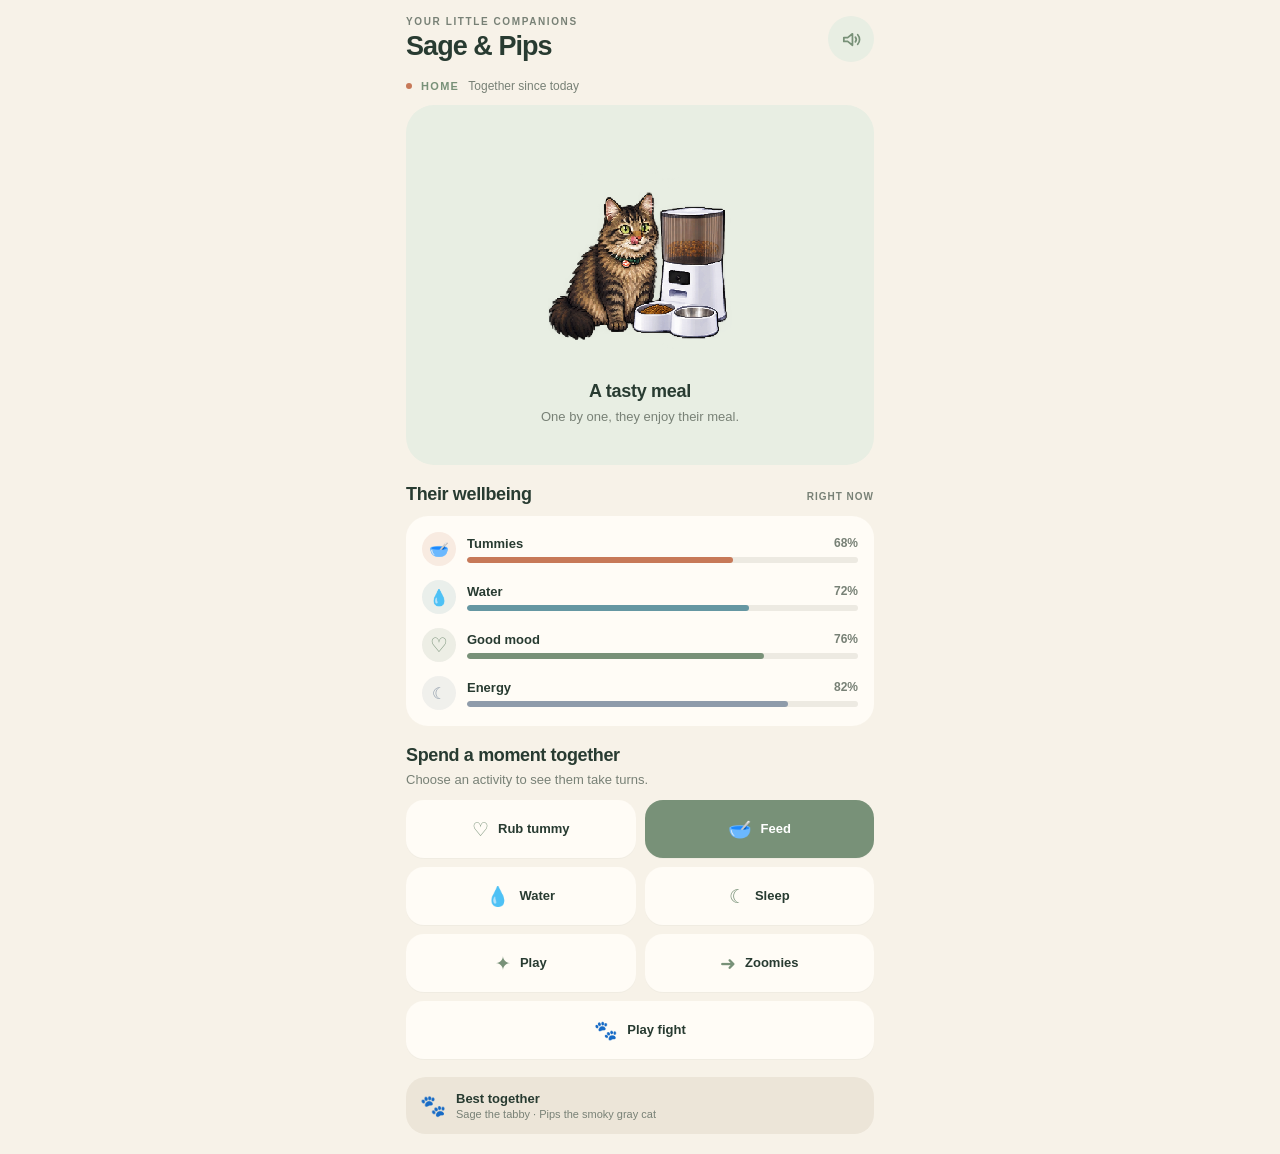
==== iphone/index.html @ c68533f8 "Add iPhone-friendly Sage & Pips app Add the installable iPhone Home Screen app with the cats, care a" ====
<!doctype html>
<html lang="en">
<head>
  <meta charset="utf-8">
  <meta name="viewport" content="width=device-width, initial-scale=1, viewport-fit=cover">
  <meta name="theme-color" content="#F7F2E8">
  <meta name="apple-mobile-web-app-capable" content="yes">
  <meta name="apple-mobile-web-app-title" content="Sage & Pips">
  <meta name="apple-mobile-web-app-status-bar-style" content="default">
  <meta name="description" content="Care for Sage and Pips with pixel-art play, meals, naps, and cuddles.">
  <link rel="manifest" href="./manifest.webmanifest">
  <link rel="apple-touch-icon" href="./icon-180.png">
  <link rel="icon" type="image/png" href="./icon-192.png">
  <link rel="stylesheet" href="./style.css">
  <title>Sage & Pips</title>
</head>
<body>
  <div class="app-shell">
    <header class="topbar">
      <div>
        <p class="eyebrow">YOUR LITTLE COMPANIONS</p>
        <h1>Sage &amp; Pips</h1>
      </div>
      <button class="sound-toggle" id="sound-toggle" type="button" aria-label="Mute sounds" aria-pressed="true">
        <svg class="sound-icon" viewBox="0 0 24 24" aria-hidden="true"><path d="M4 10v4h4l5 4V6l-5 4H4Z"/><path d="M16 9.5a4 4 0 0 1 0 5M18.5 7a7.5 7.5 0 0 1 0 10"/></svg>
      </button>
    </header>

    <div class="home-line"><span class="status-dot"></span><strong>HOME</strong><span>Together since today</span></div>

    <main>
      <section class="scene" aria-live="polite">
        <canvas id="cat-scene" width="256" height="341" role="img" aria-label="Sage and Pips sharing their meal"></canvas>
        <h2 id="scene-title">A tasty meal</h2>
        <p id="scene-note">Tap an activity to see Sage and Pips take their turns.</p>
      </section>

      <section class="wellbeing" aria-labelledby="wellbeing-title">
        <div class="section-heading">
          <h2 id="wellbeing-title">Their wellbeing</h2>
          <span>RIGHT NOW</span>
        </div>
        <div class="meter-list">
          <div class="meter" data-meter="hunger" role="progressbar" aria-label="Tummies" aria-valuemin="0" aria-valuemax="100">
            <span class="meter-icon bowl">🥣</span><div class="meter-body"><div class="meter-label"><span>Tummies</span><span class="meter-value">68%</span></div><div class="meter-track"><span></span></div></div>
          </div>
          <div class="meter" data-meter="water" role="progressbar" aria-label="Water" aria-valuemin="0" aria-valuemax="100">
            <span class="meter-icon water">💧</span><div class="meter-body"><div class="meter-label"><span>Water</span><span class="meter-value">72%</span></div><div class="meter-track"><span></span></div></div>
          </div>
          <div class="meter" data-meter="joy" role="progressbar" aria-label="Good mood" aria-valuemin="0" aria-valuemax="100">
            <span class="meter-icon joy">♡</span><div class="meter-body"><div class="meter-label"><span>Good mood</span><span class="meter-value">76%</span></div><div class="meter-track"><span></span></div></div>
          </div>
          <div class="meter" data-meter="energy" role="progressbar" aria-label="Energy" aria-valuemin="0" aria-valuemax="100">
            <span class="meter-icon energy">☾</span><div class="meter-body"><div class="meter-label"><span>Energy</span><span class="meter-value">82%</span></div><div class="meter-track"><span></span></div></div>
          </div>
        </div>
      </section>

      <section class="activities" aria-labelledby="activities-title">
        <h2 id="activities-title">Spend a moment together</h2>
        <p>Choose an activity to see them take turns.</p>
        <div class="action-grid">
          <button class="action" data-action="tummy"><span>♡</span><b>Rub tummy</b></button>
          <button class="action selected" data-action="feed"><span>🥣</span><b>Feed</b></button>
          <button class="action" data-action="drink"><span>💧</span><b>Water</b></button>
          <button class="action" data-action="sleep"><span>☾</span><b>Sleep</b></button>
          <button class="action" data-action="play"><span>✦</span><b>Play</b></button>
          <button class="action" data-action="zoomies"><span>➜</span><b>Zoomies</b></button>
          <button class="action action-wide" data-action="wrestle"><span>🐾</span><b>Play fight</b></button>
        </div>
      </section>

      <footer class="cat-note"><span>🐾</span><div><strong>Best together</strong><small>Sage the tabby · Pips the smoky gray cat</small></div></footer>
    </main>
  </div>
  <script src="./app.js" defer></script>
</body>
</html>
---- iphone/style.css ----
:root {
  color-scheme: light;
  --cream: #F7F2E8;
  --ink: #283B31;
  --muted: #788176;
  --sage: #789178;
  --pale: #E8EEE3;
  --terracotta: #C77958;
  --card: #FFFCF6;
  --track: #EDEAE2;
  font-family: -apple-system, BlinkMacSystemFont, "Segoe UI", sans-serif;
  background: var(--cream);
  color: var(--ink);
  font-synthesis: none;
  text-rendering: optimizeLegibility;
  -webkit-font-smoothing: antialiased;
}
* { box-sizing: border-box; }
html { min-height: 100%; background: var(--cream); }
body { margin: 0; min-height: 100svh; background: var(--cream); }
button { font: inherit; -webkit-tap-highlight-color: transparent; }
.app-shell {
  width: min(100%, 520px);
  min-height: 100svh;
  margin: 0 auto;
  padding: calc(env(safe-area-inset-top) + 16px) 20px calc(env(safe-area-inset-bottom) + 20px);
}
.topbar { display: flex; align-items: center; justify-content: space-between; gap: 16px; }
.eyebrow { margin: 0 0 4px; color: var(--muted); font-size: 10px; font-weight: 800; letter-spacing: .16em; }
h1 { margin: 0; font-size: 27px; line-height: 1.15; letter-spacing: -.035em; font-weight: 760; }
.sound-toggle { width: 46px; height: 46px; flex: 0 0 46px; border: 0; border-radius: 50%; display: grid; place-items: center; background: var(--pale); color: var(--sage); cursor: pointer; }
.sound-icon { width: 23px; height: 23px; fill: none; stroke: currentColor; stroke-width: 1.8; stroke-linecap: round; stroke-linejoin: round; }
.sound-toggle.muted .sound-icon path:last-child { display: none; }
.home-line { display: flex; align-items: center; gap: 9px; margin: 17px 0 12px; color: var(--muted); font-size: 12px; }
.home-line strong { color: var(--sage); font-size: 11px; letter-spacing: .12em; }
.status-dot { width: 6px; height: 6px; border-radius: 50%; background: var(--terracotta); }
main { display: flex; flex-direction: column; gap: 18px; }
.scene { min-height: 340px; border-radius: 28px; background: var(--pale); display: flex; flex-direction: column; align-items: center; justify-content: center; padding: 10px 16px 20px; text-align: center; }
#cat-scene { display: block; width: 172px; height: 230px; max-width: 100%; object-fit: contain; image-rendering: pixelated; }
.scene h2 { margin: 0; font-size: 18px; line-height: 1.25; font-weight: 720; letter-spacing: -.015em; }
.scene p { max-width: 320px; min-height: 18px; margin: 5px 0 0; color: var(--muted); font-size: 13px; line-height: 1.4; }
.section-heading { display: flex; align-items: baseline; justify-content: space-between; margin-bottom: 10px; }
.section-heading h2, .activities h2 { margin: 0; font-size: 18px; line-height: 1.3; font-weight: 730; letter-spacing: -.02em; }
.section-heading > span { color: var(--muted); font-size: 10px; font-weight: 750; letter-spacing: .1em; }
.meter-list { display: flex; flex-direction: column; gap: 14px; padding: 16px; border-radius: 22px; background: var(--card); }
.meter { display: flex; gap: 11px; align-items: center; }
.meter-icon { width: 34px; height: 34px; flex: 0 0 34px; display: grid; place-items: center; border-radius: 50%; font-size: 16px; }
.meter-icon.bowl { background: #C7795822; color: var(--terracotta); }
.meter-icon.water { background: #6597A222; color: #6597A2; }
.meter-icon.joy { background: #78917822; color: var(--sage); font-size: 20px; }
.meter-icon.energy { background: #8E9BAA22; color: #8E9BAA; }
.meter-body { flex: 1; min-width: 0; }
.meter-label { display: flex; justify-content: space-between; gap: 12px; margin-bottom: 6px; font-size: 13px; line-height: 1.2; font-weight: 650; }
.meter-value { color: var(--muted); font-size: 12px; font-weight: 550; }
.meter-track { height: 6px; overflow: hidden; border-radius: 999px; background: var(--track); }
.meter-track span { display: block; width: var(--value, 50%); height: 100%; border-radius: inherit; background: var(--meter-color, var(--sage)); transition: width 350ms ease; }
.meter[data-meter="hunger"] .meter-track span { --meter-color: var(--terracotta); }
.meter[data-meter="water"] .meter-track span { --meter-color: #6597A2; }
.meter[data-meter="joy"] .meter-track span { --meter-color: var(--sage); }
.meter[data-meter="energy"] .meter-track span { --meter-color: #8E9BAA; }
.activities > p { margin: 3px 0 11px; color: var(--muted); font-size: 13px; line-height: 1.4; }
.action-grid { display: grid; grid-template-columns: repeat(2, minmax(0, 1fr)); gap: 9px; }
.action { min-height: 58px; display: flex; align-items: center; justify-content: center; gap: 9px; padding: 10px; border: 0; border-radius: 18px; background: var(--card); color: var(--ink); cursor: pointer; box-shadow: 0 1px 1px #283b3108; transition: background 150ms ease, transform 150ms ease; }
.action:active { transform: scale(.98); }
.action span { color: var(--sage); font-size: 19px; line-height: 1; }
.action b { font-size: 13px; line-height: 1.2; font-weight: 660; }
.action.selected { background: var(--sage); color: #fff; }
.action.selected span { color: #fff; }
.action-wide { grid-column: 1 / -1; }
.cat-note { display: flex; align-items: center; gap: 10px; padding: 14px; border-radius: 20px; background: #ECE5D8; }
.cat-note > span { font-size: 21px; }
.cat-note div { display: flex; flex-direction: column; gap: 2px; }
.cat-note strong { font-size: 13px; }
.cat-note small { color: var(--muted); font-size: 11px; }
@media (min-width: 460px) { .app-shell { padding-left: 26px; padding-right: 26px; } .scene { min-height: 360px; } #cat-scene { width: 185px; height: 246px; } }
@media (prefers-reduced-motion: reduce) { *, *::before, *::after { scroll-behavior: auto !important; transition-duration: .01ms !important; } }
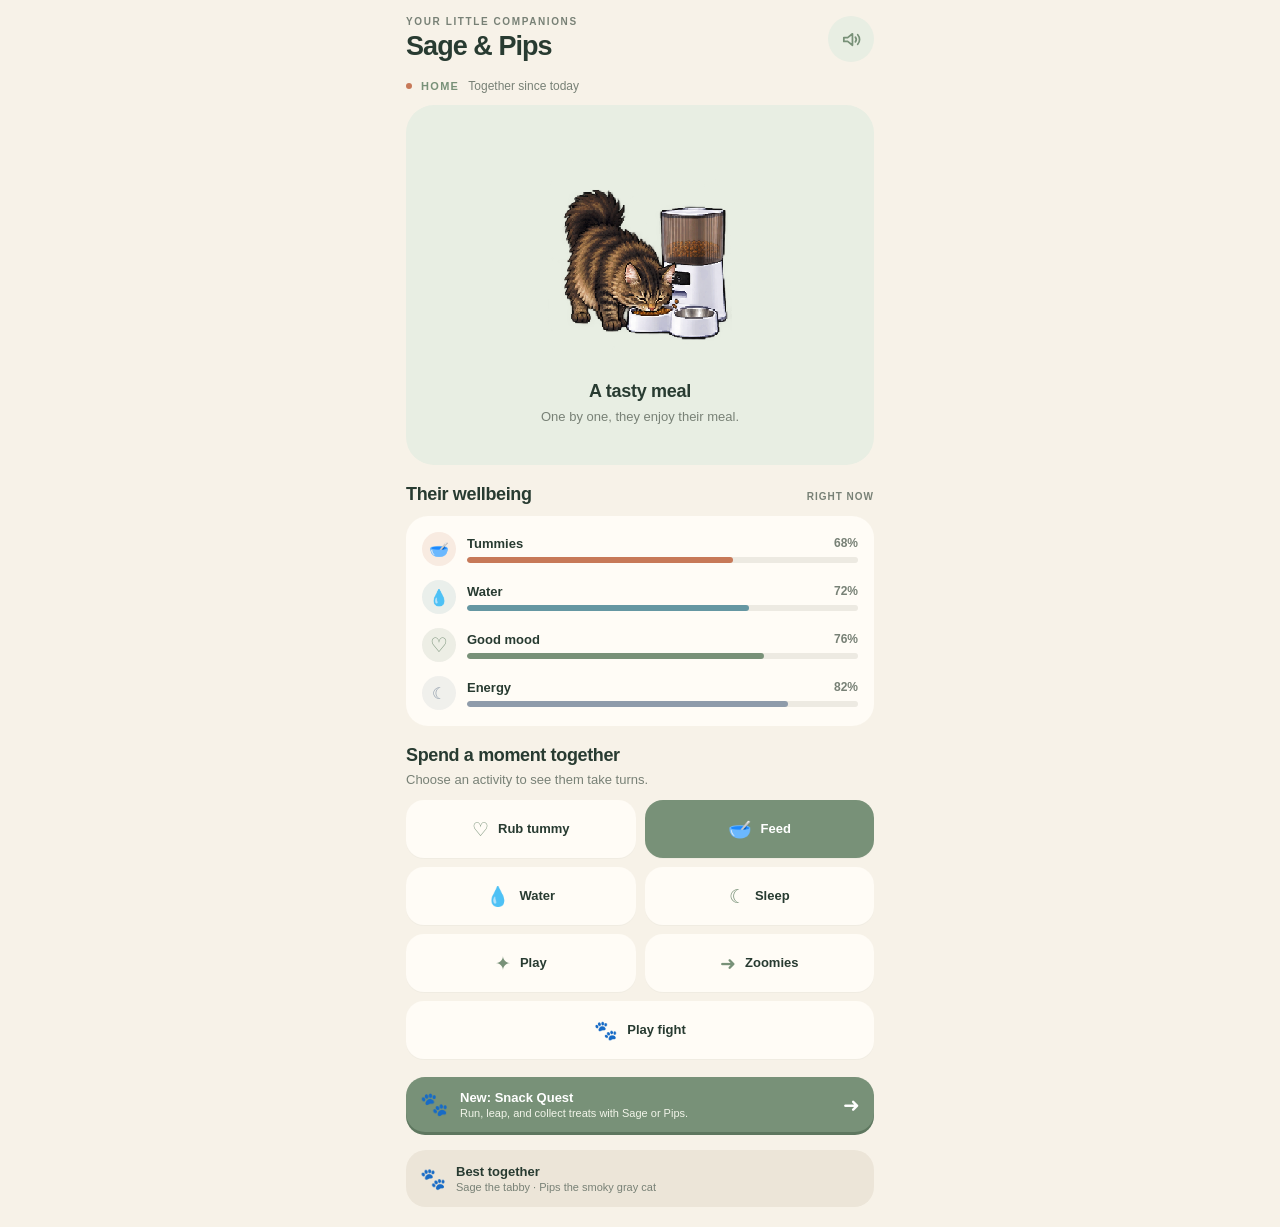
==== commit c72bc7aa: "Add Snack Quest launch link to the pet app Add a home screen link to the new Sage and Pips platform " ====
--- a/iphone/index.html
+++ b/iphone/index.html
@@ -70,6 +70,11 @@
         </div>
       </section>
 
+      <a class="quest-link" href="./game/">
+        <span class="quest-paw" aria-hidden="true">🐾</span>
+        <span><strong>New: Snack Quest</strong><small>Run, leap, and collect treats with Sage or Pips.</small></span>
+        <span class="quest-arrow" aria-hidden="true">➜</span>
+      </a>
       <footer class="cat-note"><span>🐾</span><div><strong>Best together</strong><small>Sage the tabby · Pips the smoky gray cat</small></div></footer>
     </main>
   </div>
--- a/iphone/style.css
+++ b/iphone/style.css
@@ -67,6 +67,13 @@
 .action.selected { background: var(--sage); color: #fff; }
 .action.selected span { color: #fff; }
 .action-wide { grid-column: 1 / -1; }
+.quest-link { display:flex; align-items:center; gap:11px; padding:13px 14px; border-radius:19px; background:#789178; color:#fff; text-decoration:none; box-shadow:0 3px 0 #5E775F; }
+.quest-link:active { transform:translateY(2px); box-shadow:0 1px 0 #5E775F; }
+.quest-paw { font-size:23px; }
+.quest-link > span:nth-child(2) { display:flex; flex:1; min-width:0; flex-direction:column; gap:2px; }
+.quest-link strong { font-size:13px; }
+.quest-link small { color:#F1F4E9; font-size:11px; }
+.quest-arrow { font-size:20px; font-weight:800; }
 .cat-note { display: flex; align-items: center; gap: 10px; padding: 14px; border-radius: 20px; background: #ECE5D8; }
 .cat-note > span { font-size: 21px; }
 .cat-note div { display: flex; flex-direction: column; gap: 2px; }
